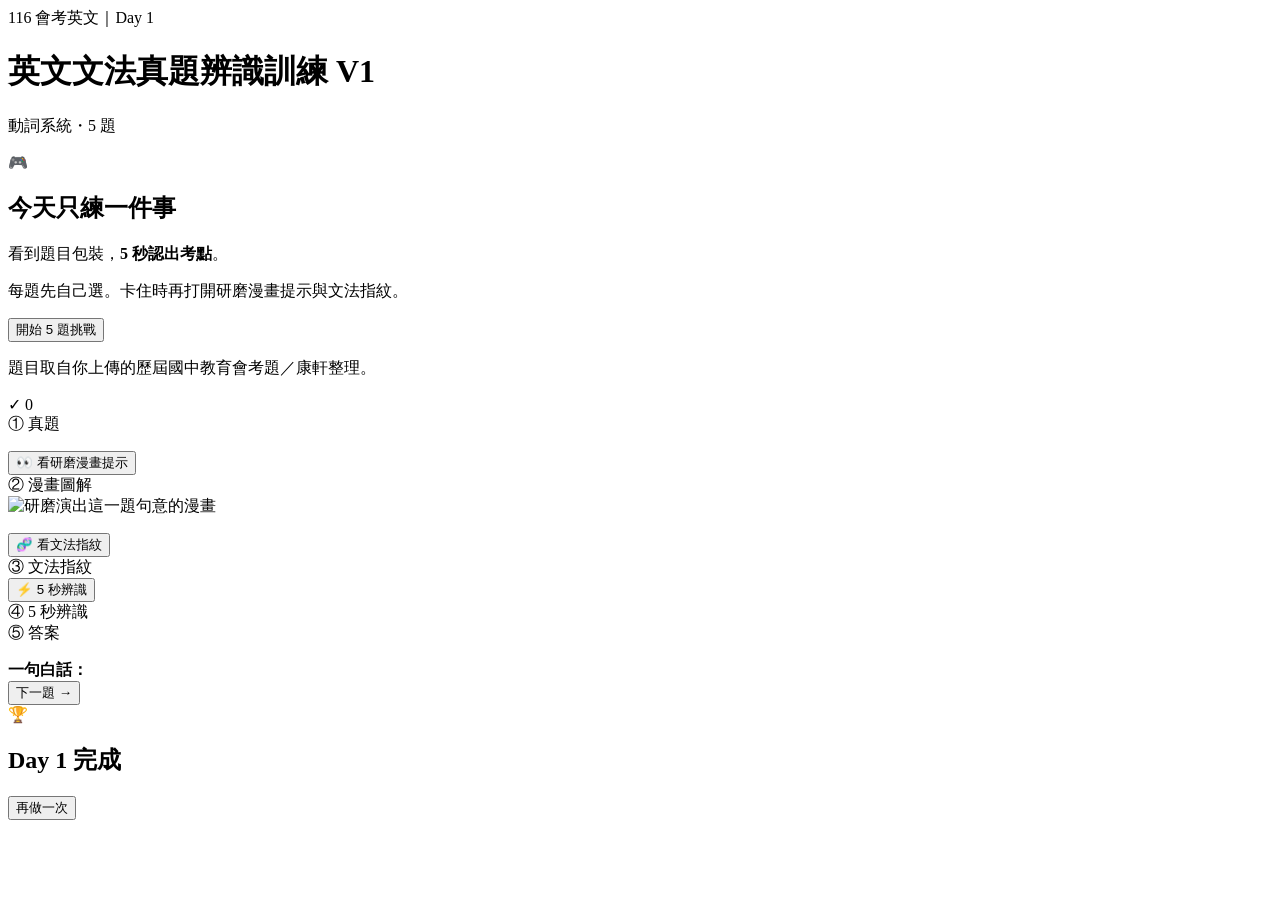
==== index.html @ 875cc610 "Add Day 1 site entry" ====
<!doctype html><html lang="zh-Hant"><head><meta charset="utf-8"><meta name="viewport" content="width=device-width,initial-scale=1,viewport-fit=cover"><meta name="theme-color" content="#101827"><title>文法真題辨識訓練 V1｜Day 1</title><link rel="stylesheet" href="styles.css"></head><body>
<main class="app-shell"><header class="hero"><div class="eyebrow">116 會考英文｜Day 1</div><h1>英文文法真題辨識訓練 <span>V1</span></h1><p>動詞系統・5 題</p></header>
<section id="startScreen" class="panel start-panel"><div class="mascot">🎮</div><h2>今天只練一件事</h2><p class="big-copy">看到題目包裝，<strong>5 秒認出考點</strong>。</p><p>每題先自己選。卡住時再打開研磨漫畫提示與文法指紋。</p><button id="startBtn" class="primary">開始 5 題挑戰</button><p class="source-note">題目取自你上傳的歷屆國中教育會考題／康軒整理。</p></section>
<section id="quizScreen" class="quiz hidden" aria-live="polite"><div class="topbar"><div><span id="topicTag" class="topic-tag"></span><strong id="counter"></strong></div><div id="scoreMini" class="score-mini">✓ 0</div></div><div class="progress"><div id="progressBar"></div></div>
<article class="question-card"><div class="source-row"><span>① 真題</span><small id="source"></small></div><p id="question" class="question"></p><div id="choices" class="choices"></div></article>
<button id="hintBtn" class="secondary wide" aria-expanded="false" aria-controls="hintPanel">👀 看研磨漫畫提示</button><section id="hintPanel" class="reveal-card hidden"><div class="section-title">② 漫畫圖解</div><img id="hintImage" alt="研磨演出這一題句意的漫畫" loading="lazy"><p id="sceneCaption" class="scene-caption"></p></section>
<button id="fingerprintBtn" class="secondary wide hidden">🧬 看文法指紋</button><section id="fingerprintPanel" class="reveal-card hidden"><div class="section-title blue">③ 文法指紋</div><div id="fingerprint" class="fingerprint"></div></section>
<button id="fiveSecBtn" class="secondary wide hidden">⚡ 5 秒辨識</button><section id="fiveSecPanel" class="reveal-card hidden"><div class="section-title green">④ 5 秒辨識</div><div id="fiveSec" class="steps"></div></section>
<section id="resultPanel" class="result-card hidden"><div class="section-title orange">⑤ 答案</div><div id="resultTitle" class="result-title"></div><p id="resultExplain"></p><div class="one-line"><b>一句白話：</b><span id="oneLine"></span></div></section><button id="nextBtn" class="primary wide hidden">下一題 →</button></section>
<section id="finishScreen" class="panel finish hidden"><div class="finish-icon">🏆</div><h2>Day 1 完成</h2><div id="finalScore" class="final-score"></div><p id="finalMessage"></p><div id="reviewList" class="review-list"></div><button id="retryBtn" class="primary">再做一次</button></section></main><script src="app.js"></script></body></html>
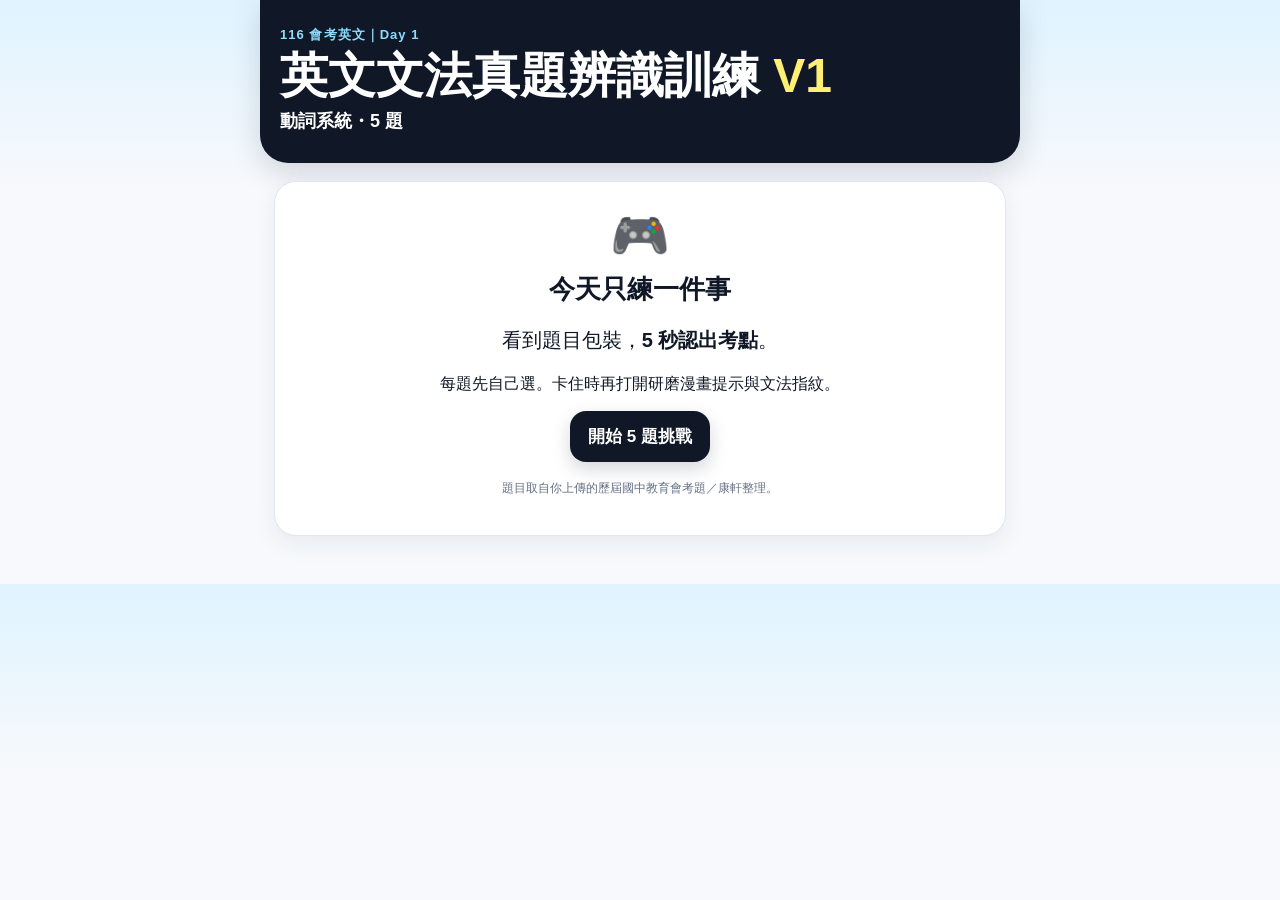
==== commit 8172b7fc: "Use English icon on iPhone home screen" ====
--- a/index.html
+++ b/index.html
@@ -1,4 +1,4 @@
-<!doctype html><html lang="zh-Hant"><head><meta charset="utf-8"><meta name="viewport" content="width=device-width,initial-scale=1,viewport-fit=cover"><meta name="theme-color" content="#101827"><title>文法真題辨識訓練 V1｜Day 1</title><link rel="stylesheet" href="styles.css"></head><body>
+<!doctype html><html lang="zh-Hant"><head><meta charset="utf-8"><meta name="viewport" content="width=device-width,initial-scale=1,viewport-fit=cover"><meta name="theme-color" content="#101827"><meta name="apple-mobile-web-app-capable" content="yes"><meta name="apple-mobile-web-app-title" content="English"><link rel="apple-touch-icon" href="apple-touch-icon.png"><title>文法真題辨識訓練 V1｜Day 1</title><link rel="stylesheet" href="styles.css"></head><body>
 <main class="app-shell"><header class="hero"><div class="eyebrow">116 會考英文｜Day 1</div><h1>英文文法真題辨識訓練 <span>V1</span></h1><p>動詞系統・5 題</p></header>
 <section id="startScreen" class="panel start-panel"><div class="mascot">🎮</div><h2>今天只練一件事</h2><p class="big-copy">看到題目包裝，<strong>5 秒認出考點</strong>。</p><p>每題先自己選。卡住時再打開研磨漫畫提示與文法指紋。</p><button id="startBtn" class="primary">開始 5 題挑戰</button><p class="source-note">題目取自你上傳的歷屆國中教育會考題／康軒整理。</p></section>
 <section id="quizScreen" class="quiz hidden" aria-live="polite"><div class="topbar"><div><span id="topicTag" class="topic-tag"></span><strong id="counter"></strong></div><div id="scoreMini" class="score-mini">✓ 0</div></div><div class="progress"><div id="progressBar"></div></div>
--- a/styles.css
+++ b/styles.css
@@ -0,0 +1,8 @@
+:root{--ink:#101827;--muted:#667085;--pink:#f43f8f;--blue:#2587f8;--green:#17a66a;--orange:#ff7a1a;--line:#dfe6ef}*{box-sizing:border-box}body{margin:0;background:linear-gradient(180deg,#dff3ff 0,#f7f9fc 32%);color:var(--ink);font-family:-apple-system,BlinkMacSystemFont,"Segoe UI","Noto Sans TC",Arial,sans-serif}.app-shell{width:min(760px,100%);margin:auto;padding:0 14px 48px}.hero{margin:0 -14px 18px;padding:26px 20px 22px;background:#101827;color:#fff;border-radius:0 0 28px 28px;box-shadow:0 10px 30px #0f172a26}.eyebrow{font-size:13px;font-weight:800;color:#8ddcff;letter-spacing:.08em}.hero h1{margin:7px 0 2px;font-size:clamp(29px,8vw,48px);line-height:1.05}.hero h1 span{color:#ffef73}.hero p{margin:8px 0;font-weight:800;font-size:18px}.hero-rule{display:inline-block;background:#ffffff12;border:1px solid #ffffff2e;border-radius:999px;padding:8px 12px;font-size:13px}.panel,.question-card,.reveal-card,.result-card{background:#fff;border:1px solid var(--line);border-radius:22px;box-shadow:0 8px 24px #17255412}.panel{padding:26px 20px;text-align:center}.mascot,.finish-icon{font-size:48px}.start-panel h2,.finish h2{font-size:26px;margin:8px}.big-copy{font-size:20px}.source-note{font-size:12px;color:var(--muted);margin-top:18px}.hidden{display:none!important}.topbar{display:flex;justify-content:space-between;align-items:center;margin:8px 3px}.topic-tag{display:inline-block;background:#fff0f7;color:#c81e69;border-radius:999px;padding:7px 10px;font-weight:900;margin-right:8px}.score-mini{font-weight:900}.progress{height:10px;background:#e7edf5;border-radius:999px;overflow:hidden;margin:10px 2px 16px}.progress div{height:100%;width:0;background:linear-gradient(90deg,#2587f8,#f43f8f);transition:width .3s}.question-card{padding:18px;margin-bottom:12px;border:2px solid #ff9ec9}.source-row{display:flex;align-items:center;justify-content:space-between;color:#b5145f;font-weight:900}.source-row span{font-size:18px}.source-row small{color:#7b5064}.question{font-size:clamp(19px,5vw,25px);font-weight:800;line-height:1.45;white-space:pre-line;margin:16px 0}.choices{display:grid;grid-template-columns:1fr 1fr;gap:10px}.choice{border:2px solid #d8e1ec;background:#fff;border-radius:15px;padding:13px 10px;font-size:16px;font-weight:800;text-align:left;cursor:pointer}.choice:active{transform:scale(.98)}.choice.selected{border-color:#2587f8;background:#eef7ff}.choice.correct{border-color:#18a56b;background:#eafbf3}.choice.wrong{border-color:#ef4444;background:#fff0f0}.primary,.secondary{border:0;border-radius:16px;padding:14px 18px;font-weight:900;font-size:17px;cursor:pointer}.primary{background:#101827;color:#fff;box-shadow:0 7px 18px #1018272c}.secondary{background:#fff;border:2px solid #d8e1ec;color:#26364b}.wide{width:100%;margin:10px 0}.reveal-card,.result-card{padding:14px;margin:8px 0 12px}.reveal-card img{display:block;width:100%;max-height:330px;object-fit:cover;border-radius:16px;background:#eef2f6}.section-title{display:inline-block;background:#f43f8f;color:#fff;border-radius:999px;padding:6px 11px;font-weight:900;margin-bottom:10px}.section-title.blue{background:var(--blue)}.section-title.green{background:var(--green)}.section-title.orange{background:var(--orange)}.scene-caption{font-size:16px;font-weight:800;background:#fff7cf;border-radius:12px;padding:10px}.fingerprint{font-size:clamp(20px,5.5vw,30px);font-weight:950;text-align:center;background:#eef7ff;border-radius:15px;padding:16px;color:#114b8d}.steps{display:grid;gap:8px}.step{background:#f3fff8;border-left:5px solid #19a76d;border-radius:10px;padding:11px;font-weight:800}.result-card{border:2px solid #ffd0a8}.result-title{font-size:25px;font-weight:950}.result-title.good{color:#11895a}.result-title.bad{color:#d92d20}.result-card p{font-size:16px;line-height:1.55}.one-line{background:#fff4d8;border-radius:12px;padding:11px;line-height:1.5}.final-score{font-size:42px;font-weight:950;color:#f43f8f}.review-list{text-align:left;display:grid;gap:8px;margin:18px 0}.review-item{background:#f5f7fa;border-radius:12px;padding:10px 12px;font-weight:750}.review-item.ok{border-left:5px solid #18a56b}.review-item.no{border-left:5px solid #ef4444}@media(max-width:520px){.choices{grid-template-columns:1fr}.question-card{padding:15px}.hero{padding-top:max(24px,env(safe-area-inset-top))}.reveal-card img{max-height:260px}}
+
+/* Keep every panel of the supplied manga visible on a portrait phone. */
+.reveal-card img{max-height:none;object-fit:contain}
+.choice{min-height:58px}
+.choice:focus-visible,.primary:focus-visible,.secondary:focus-visible{outline:3px solid #2587f8;outline-offset:3px}
+.choice:disabled{cursor:default}
+.result-card{scroll-margin-top:18px}
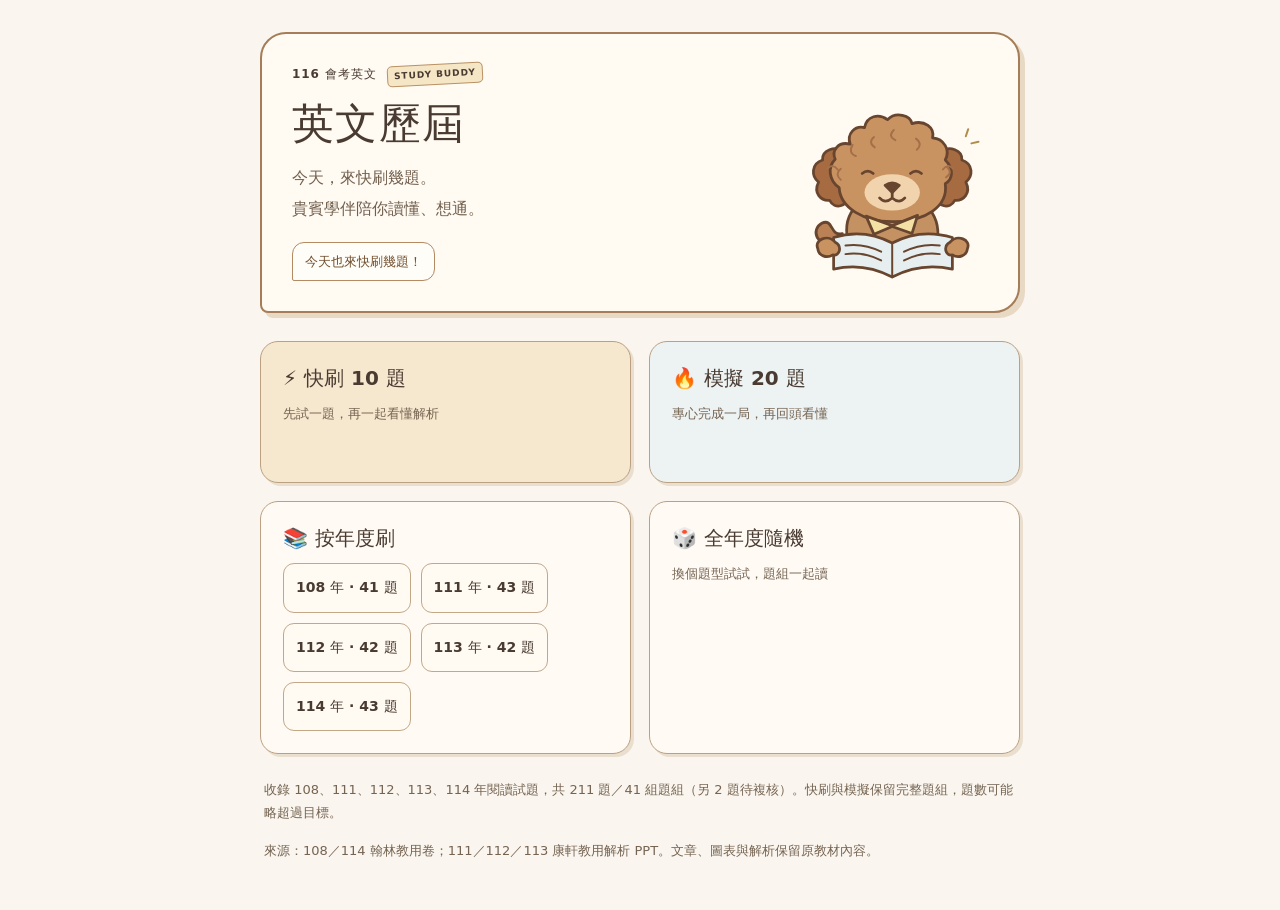
==== commit d2333285: "feat: add 116 English past exam quick practice" ====
--- a/index.html
+++ b/index.html
@@ -1,10 +1,5 @@
-<!doctype html><html lang="zh-Hant"><head><meta charset="utf-8"><meta name="viewport" content="width=device-width,initial-scale=1,viewport-fit=cover"><meta name="theme-color" content="#101827"><meta name="apple-mobile-web-app-capable" content="yes"><meta name="apple-mobile-web-app-title" content="English"><link rel="apple-touch-icon" href="apple-touch-icon.png"><title>文法真題辨識訓練 V1｜Day 1</title><link rel="stylesheet" href="styles.css"></head><body>
-<main class="app-shell"><header class="hero"><div class="eyebrow">116 會考英文｜Day 1</div><h1>英文文法真題辨識訓練 <span>V1</span></h1><p>動詞系統・5 題</p></header>
-<section id="startScreen" class="panel start-panel"><div class="mascot">🎮</div><h2>今天只練一件事</h2><p class="big-copy">看到題目包裝，<strong>5 秒認出考點</strong>。</p><p>每題先自己選。卡住時再打開研磨漫畫提示與文法指紋。</p><button id="startBtn" class="primary">開始 5 題挑戰</button><p class="source-note">題目取自你上傳的歷屆國中教育會考題／康軒整理。</p></section>
-<section id="quizScreen" class="quiz hidden" aria-live="polite"><div class="topbar"><div><span id="topicTag" class="topic-tag"></span><strong id="counter"></strong></div><div id="scoreMini" class="score-mini">✓ 0</div></div><div class="progress"><div id="progressBar"></div></div>
-<article class="question-card"><div class="source-row"><span>① 真題</span><small id="source"></small></div><p id="question" class="question"></p><div id="choices" class="choices"></div></article>
-<button id="hintBtn" class="secondary wide" aria-expanded="false" aria-controls="hintPanel">👀 看研磨漫畫提示</button><section id="hintPanel" class="reveal-card hidden"><div class="section-title">② 漫畫圖解</div><img id="hintImage" alt="研磨演出這一題句意的漫畫" loading="lazy"><p id="sceneCaption" class="scene-caption"></p></section>
-<button id="fingerprintBtn" class="secondary wide hidden">🧬 看文法指紋</button><section id="fingerprintPanel" class="reveal-card hidden"><div class="section-title blue">③ 文法指紋</div><div id="fingerprint" class="fingerprint"></div></section>
-<button id="fiveSecBtn" class="secondary wide hidden">⚡ 5 秒辨識</button><section id="fiveSecPanel" class="reveal-card hidden"><div class="section-title green">④ 5 秒辨識</div><div id="fiveSec" class="steps"></div></section>
-<section id="resultPanel" class="result-card hidden"><div class="section-title orange">⑤ 答案</div><div id="resultTitle" class="result-title"></div><p id="resultExplain"></p><div class="one-line"><b>一句白話：</b><span id="oneLine"></span></div></section><button id="nextBtn" class="primary wide hidden">下一題 →</button></section>
-<section id="finishScreen" class="panel finish hidden"><div class="finish-icon">🏆</div><h2>Day 1 完成</h2><div id="finalScore" class="final-score"></div><p id="finalMessage"></p><div id="reviewList" class="review-list"></div><button id="retryBtn" class="primary">再做一次</button></section></main><script src="app.js"></script></body></html>
+<!doctype html>
+<html lang="zh-Hant"><head><meta charset="utf-8"><meta name="viewport" content="width=device-width,initial-scale=1"><meta name="theme-color" content="#faf6ef"><link rel="apple-touch-icon" sizes="180x180" href="apple-touch-icon.png"><link rel="icon" href="apple-touch-icon.png"><meta name="apple-mobile-web-app-capable" content="yes"><meta name="apple-mobile-web-app-title" content="English"><title>116 英文歷屆快刷</title><link rel="stylesheet" href="exam/css/exam.css"></head>
+<body class="home-page"><main class="shell"><header class="hero"><div class="hero-copy"><p class="eyebrow">116 會考英文 <span class="mini-label">STUDY BUDDY</span></p><h1>英文歷屆</h1><p class="hero-intro">今天，來快刷幾題。<br>貴賓學伴陪你讀懂、想通。</p><span class="speech">今天也來快刷幾題！</span></div><img class="dog-hero" src="exam/assets/dog-study.svg" width="240" height="220" alt="原創棕色捲毛貴賓學伴，捧著書陪你閱讀"></header>
+<section class="menu" aria-label="選擇練習模式"><a class="mode-card" href="exam/play.html?mode=quick"><b>⚡ 快刷 10 題</b><span>先試一題，再一起看懂解析</span></a><a class="mode-card" href="exam/play.html?mode=mock"><b>🔥 模擬 20 題</b><span>專心完成一局，再回頭看懂</span></a><div class="mode-card"><b>📚 按年度刷</b><div class="years"><a href="exam/play.html?mode=year&amp;year=108">108 年 · 41 題</a><a href="exam/play.html?mode=year&amp;year=111">111 年 · 43 題</a><a href="exam/play.html?mode=year&amp;year=112">112 年 · 42 題</a><a href="exam/play.html?mode=year&amp;year=113">113 年 · 42 題</a><a href="exam/play.html?mode=year&amp;year=114">114 年 · 43 題</a></div></div><a class="mode-card" href="exam/play.html?mode=random"><b>🎲 全年度隨機</b><span>換個題型試試，題組一起讀</span></a></section>
+<p class="note">收錄 108、111、112、113、114 年閱讀試題，共 211 題／41 組題組（另 2 題待複核）。快刷與模擬保留完整題組，題數可能略超過目標。</p><section id="recent" class="card" hidden></section><p class="note">來源：108／114 翰林教用卷；111／112／113 康軒教用解析 PPT。文章、圖表與解析保留原教材內容。</p></main><script type="module" src="exam/js/home.mjs"></script></body></html>
--- a/exam/css/exam.css
+++ b/exam/css/exam.css
@@ -0,0 +1,20 @@
+/* Original study-buddy theme. Data, controls, and selection logic are unchanged. */
+:root{--ink:#30312f;--paper:#f8f6ef;--muted:#66685f;--line:#d9d9ce;--yellow:#f7e6a7;--blue:#e9eff2;font-family:system-ui,-apple-system,"Microsoft JhengHei",sans-serif;color:var(--ink);background:var(--paper);font-synthesis:none;line-height:1.65}
+*{box-sizing:border-box}body{margin:0}a{color:var(--ink)}button,a,input{touch-action:manipulation}button{font:inherit;cursor:pointer}button:disabled{cursor:default}button:focus-visible,a:focus-visible,summary:focus-visible{outline:3px solid #896e24;outline-offset:4px}
+.shell{width:min(100% - 36px,760px);margin:32px auto 48px;overflow-wrap:anywhere}.back{display:inline-block;margin-bottom:12px;min-height:44px;padding:8px 0;text-decoration:none;font-size:14px;font-weight:650}.back:hover{text-decoration:underline}
+.hero{display:flex;align-items:center;gap:12px;position:relative;background:#fffefa;border:2px solid var(--ink);color:var(--ink);padding:30px;border-radius:26px 26px 26px 8px;box-shadow:5px 5px 0 #e3e0d4}.hero-copy{flex:1;min-width:0}.hero h1{font-size:clamp(30px,5vw,42px);line-height:1.2;letter-spacing:.03em;margin:14px 0}.hero-intro{font-size:16px;color:#595b53;line-height:1.9;margin:10px 0 18px}.eyebrow{font-size:12px;font-weight:750;letter-spacing:.08em;margin:0;display:flex;flex-wrap:wrap;align-items:center;gap:10px}.mini-label{background:var(--yellow);border:1px solid var(--ink);border-radius:5px;padding:2px 6px;font-size:9px;white-space:nowrap;transform:rotate(-3deg)}.speech{display:inline-block;font-size:13px;font-weight:650;border:1px solid var(--ink);border-radius:12px 12px 12px 2px;background:white;padding:8px 12px}.dog-hero{flex:0 1 190px;width:190px;max-width:35%;height:auto;align-self:flex-end}
+.menu{display:grid;grid-template-columns:1fr 1fr;gap:18px;margin:28px 0 24px}.mode-card,.card{background:#fff;border:1px solid var(--line);border-radius:18px;padding:22px;min-width:0}.mode-card{display:flex;flex-direction:column;gap:10px;text-decoration:none;color:var(--ink);min-height:142px;border:1.5px solid var(--ink);box-shadow:3px 3px 0 #e3e0d4;position:relative}.mode-card:first-child{background:#fff6d9}.mode-card:nth-child(2){background:#f0f4f5}.mode-card b{font-size:20px;line-height:1.45}.mode-card span,.note{font-size:13px;color:var(--muted)}a.mode-card:hover{box-shadow:4px 5px 0 #d8d4c5;border-color:#786020}.years{display:flex;flex-wrap:wrap;gap:10px}.years a,.secondary{border:1px solid #a3a59a;background:#fffefa;border-radius:11px;padding:12px;color:var(--ink);text-decoration:none;display:inline-block;min-height:48px;font-weight:650;font-size:14px}.years a:hover,.secondary:hover{background:var(--yellow)}.note{margin:14px 0;line-height:1.8}.home-page>.shell>.note{padding:0 4px}.home-page #recent{margin-top:20px}.study-buddy{display:flex;align-items:center;gap:12px;margin:0 0 22px;padding:8px 14px;background:#efede4;border-radius:16px;border:1px dashed #b3b4a8}.study-buddy img{flex:none;width:56px;height:52px;object-fit:contain}.study-buddy p{margin:0;font-size:14px;font-weight:700}.study-buddy span{display:block;font-size:12px;font-weight:400;color:var(--muted)}#notice:empty{display:none}
+.topline{display:flex;justify-content:space-between;gap:12px;flex-wrap:wrap;font-size:13px;align-items:center}.topline b{letter-spacing:.03em}.progress{height:6px;background:#e3e2d9;border-radius:8px;margin:12px 0 20px;overflow:hidden}.progress span{display:block;height:100%;background:#737766;border-radius:8px}.tag{display:inline-block;background:var(--yellow);border:1px solid #c3b16e;border-radius:6px;padding:4px 9px;font-size:13px;font-weight:700}.passage{margin:18px 0;padding:14px;background:#fafaf7;border-style:dashed;border-color:#c1c3b7;box-shadow:none}.passage h2{font-size:14px;margin:0 0 12px}.passage-view{max-height:none;overflow:visible}.source-image{display:block;width:100%;height:auto;object-fit:contain;background:#fff}.image-link{display:block;width:100%;border:0;background:#fff;padding:0;margin:8px 0;cursor:zoom-in}.question{font-size:21px;line-height:1.75;margin:18px 0 22px;white-space:pre-line;overflow-wrap:normal;word-break:normal}.choices{display:grid;gap:12px}.choice{display:flex;align-items:flex-start;gap:12px;width:100%;text-align:left;border:1.5px solid #b9bcb1;border-radius:13px;padding:14px;background:#fff;color:var(--ink);min-height:56px;font-size:18px}.choice:not(:disabled):hover{background:#f8f6ec;border-color:#64695c}.choice .letter{font-weight:750;flex:0 0 27px;text-align:center;background:#efefe9;border-radius:6px;font-size:15px;line-height:28px}.choice .choice-content{min-width:0;flex:1}.choice img{width:100%;height:auto}.choice.selected{border:2px solid var(--ink);background:#fbf2d0}.choice.correct{border:2px solid #527157;background:#eff5eb}.choice.incorrect{border:2px solid #996653;background:#fbf1e9}.choice:disabled{opacity:1}.primary{display:block;width:100%;min-height:54px;background:var(--ink);border:1px solid var(--ink);border-radius:13px;padding:14px 18px;color:#fff;font-weight:700;margin-top:18px;text-align:center;text-decoration:none;box-shadow:0 3px 0 #bfbdae}.primary:hover{background:#4b4d45}.feedback{background:#faf7e9;border:1px solid #d5ca9d;border-radius:16px 16px 16px 4px;padding:18px;margin-top:22px}.feedback h2{font-size:20px;margin:0 0 10px}.feedback p{margin:10px 0}details{margin-top:12px}summary{cursor:pointer;min-height:48px;padding:12px 0;font-size:15px;font-weight:700;text-decoration:underline;text-underline-offset:4px}.explanation{white-space:pre-wrap;line-height:1.9;font-size:16px}.actions{display:flex;gap:10px;flex-wrap:wrap}.actions>*{flex:1;min-width:120px}.score{font-size:36px;font-weight:800;color:var(--ink)}.review{margin:16px 0}.review h3{font-size:18px;margin-top:0}.review .question{font-size:17px}.glossary{font-size:14px;color:#606358}dialog{border:2px solid var(--ink);border-radius:16px;width:95vw;max-width:1000px;max-height:95dvh;padding:12px}dialog::backdrop{background:#252720aa}.image-scroll{overflow:auto;max-height:78dvh}.image-scroll img{display:block;max-width:none;width:auto;min-width:100%}#closeImage{margin:0 0 10px}.end-round{margin-top:16px;width:100%}[hidden]{display:none!important}
+@media(max-width:520px){.menu{grid-template-columns:1fr;gap:14px;margin-top:24px}.shell{margin-top:18px;width:calc(100% - 32px)}.card{padding:16px}.hero{padding:22px 18px;gap:4px}.hero h1{font-size:30px;white-space:nowrap}.hero-intro{font-size:14px;line-height:1.85;margin-bottom:14px}.mini-label{font-size:8px}.eyebrow{gap:6px}.dog-hero{width:106px;max-width:32%;align-self:center}.speech{font-size:11px;padding:7px 8px}.question{font-size:20px}.mode-card{min-height:116px;padding:20px}.mode-card b{font-size:19px}.passage{padding:10px}.choice{padding:14px 12px}.passage-view{max-height:none}.study-buddy{margin-bottom:18px}.hero-copy{flex-basis:190px}}
+@media(prefers-reduced-motion:reduce){*{scroll-behavior:auto!important}}
+
+/* Reading passages: full-size source text, naturally expanded on mobile. */
+.passage-reading{font-size:19px;line-height:1.75;overflow-wrap:break-word;word-break:normal;color:var(--ink)}
+.passage-reading h3{font-size:21px;line-height:1.6;margin:10px 0 18px}.source-paragraph{margin:0 0 1.25em}.passage-sentence{display:block;margin-bottom:.65em}.passage-sentence:last-child{margin-bottom:0}.passage-reading u{text-underline-offset:3px}.passage-dateline{font-size:18px;color:var(--muted)}.passage-blank{display:inline-block;min-width:3em;text-align:center;border-bottom:1px solid currentColor;margin:0 .12em;white-space:nowrap}.news-piece{border-top:1px solid var(--line);padding-top:16px}.source-glossary{font-size:17px;line-height:1.8;padding:12px 0 0;border-top:1px dashed var(--line)}.reading-toggle{margin:0}.reading-toggle>summary{font-size:15px;color:#4b5045}.reading-toggle[open]>summary .when-closed,.reading-toggle:not([open])>summary .when-open{display:none}.source-original{border-top:1px dashed var(--line);margin-top:16px}.source-original>summary{font-size:14px;color:var(--muted)}.passage-reading .image-link{margin:12px 0 22px}.passage-visual{max-height:none}
+
+/* Caramel poodle: visual overrides only; reading typography is unchanged. */
+:root{--ink:#493b31;--paper:#faf6ef;--muted:#756452;--line:#e0cdb8;--yellow:#f5e6c6;--blue:#e9eff1}
+.hero{background:#fffaf2;border-color:#a57d58;box-shadow:5px 5px 0 #e8d9c5}.hero-intro{color:#72604e}.mini-label{border-color:#b99164}.speech{background:#fffdf7;border-color:#b38a62;color:#725031}.mode-card{border-color:#bba082;box-shadow:3px 3px 0 #eadfce;background:#fffaf4}.mode-card:first-child{background:#f6e7cf}.mode-card:nth-child(2){background:#edf2f3}a.mode-card:hover{border-color:#986943;box-shadow:4px 5px 0 #ddc6aa}.years a,.secondary{border-color:#c3a888;background:#fffaf2}.years a:hover,.secondary:hover{background:#eed8b8}.card{background:#fffdf8}.study-buddy{background:#f3e8d8;border-color:#c9ad89}.progress{background:#ebdfce}.progress span{background:#ac8055}.tag{background:#f4e7d6;border-color:#d4b791;color:#705034}.passage{background:#fffcf5;border-color:#d7b991}.choice{background:#fffaf3;border-color:#cbb69a}.choice .letter{background:#f0e4d3}.choice:not(:disabled):hover,.choice:not(:disabled):active{background:#f3e0c5;border-color:#a5794e}.choice.selected{background:#f1dfc5;border-color:#94683f}.choice.correct{background:#eef7ed;border-color:#40784d}.choice.incorrect{background:#fff0ef;border-color:#ae514e}.primary{background:#795336;border-color:#795336;box-shadow:0 3px 0 #d5b998}.primary:hover{background:#63422d}.feedback{background:#fff7e9;border-color:#d9bd95}.feedback:has(~*){color:var(--ink)}.glossary{color:#736552}.reading-toggle>summary{color:#795838}dialog{border-color:#9e7855}
+.buddy-state{display:flex;align-items:center;gap:12px}.buddy-correct,.buddy-encourage{display:none}
+.play-page:has(.feedback):has(.choice.selected.correct) .buddy-reading,.play-page:has(.feedback):has(.choice.selected.incorrect) .buddy-reading{display:none}
+.play-page:has(.feedback):has(.choice.selected.correct) .buddy-correct,.play-page:has(.feedback):has(.choice.selected.incorrect) .buddy-encourage{display:flex}
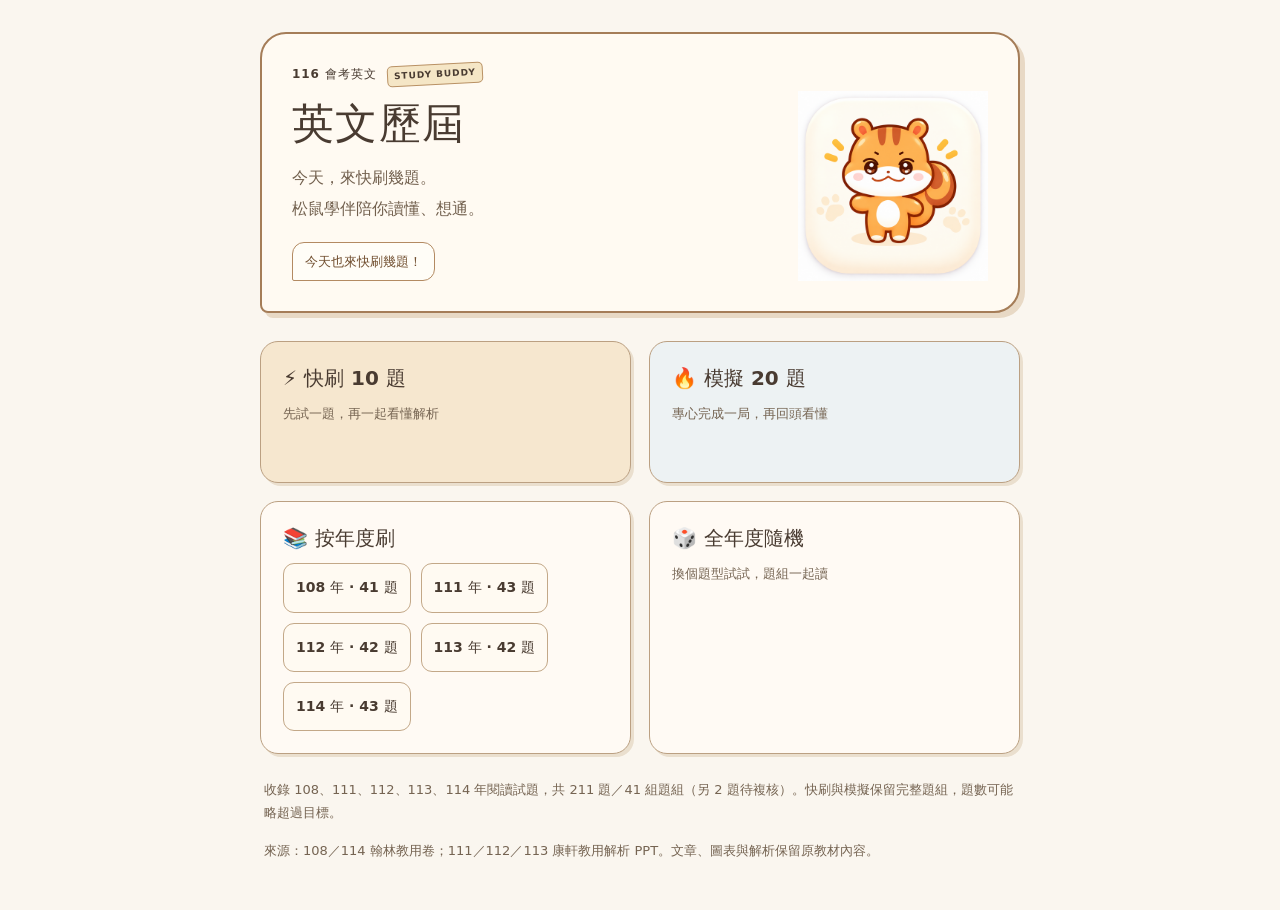
==== commit 9c6f2960: "feat: update English quick practice squirrel theme" ====
--- a/index.html
+++ b/index.html
@@ -1,5 +1,5 @@
 <!doctype html>
-<html lang="zh-Hant"><head><meta charset="utf-8"><meta name="viewport" content="width=device-width,initial-scale=1"><meta name="theme-color" content="#faf6ef"><link rel="apple-touch-icon" sizes="180x180" href="apple-touch-icon.png"><link rel="icon" href="apple-touch-icon.png"><meta name="apple-mobile-web-app-capable" content="yes"><meta name="apple-mobile-web-app-title" content="English"><title>116 英文歷屆快刷</title><link rel="stylesheet" href="exam/css/exam.css"></head>
-<body class="home-page"><main class="shell"><header class="hero"><div class="hero-copy"><p class="eyebrow">116 會考英文 <span class="mini-label">STUDY BUDDY</span></p><h1>英文歷屆</h1><p class="hero-intro">今天，來快刷幾題。<br>貴賓學伴陪你讀懂、想通。</p><span class="speech">今天也來快刷幾題！</span></div><img class="dog-hero" src="exam/assets/dog-study.svg" width="240" height="220" alt="原創棕色捲毛貴賓學伴，捧著書陪你閱讀"></header>
+<html lang="zh-Hant"><head><meta charset="utf-8"><meta name="viewport" content="width=device-width,initial-scale=1"><meta name="theme-color" content="#faf6ef"><link rel="apple-touch-icon" sizes="180x180" href="./apple-touch-icon.png?v=2"><link rel="icon" type="image/png" sizes="192x192" href="./icon-192.png?v=2"><link rel="icon" type="image/png" sizes="512x512" href="./icon-512.png?v=2"><meta name="apple-mobile-web-app-capable" content="yes"><meta name="apple-mobile-web-app-title" content="English"><title>116 英文歷屆快刷</title><link rel="stylesheet" href="exam/css/exam.css"></head>
+<body class="home-page"><main class="shell"><header class="hero"><div class="hero-copy"><p class="eyebrow">116 會考英文 <span class="mini-label">STUDY BUDDY</span></p><h1>英文歷屆</h1><p class="hero-intro">今天，來快刷幾題。<br>松鼠學伴陪你讀懂、想通。</p><span class="speech">今天也來快刷幾題！</span></div><img class="squirrel-hero" src="icon-512.png?v=2" width="240" height="240" alt="可愛松鼠學伴，陪你一起閱讀"></header>
 <section class="menu" aria-label="選擇練習模式"><a class="mode-card" href="exam/play.html?mode=quick"><b>⚡ 快刷 10 題</b><span>先試一題，再一起看懂解析</span></a><a class="mode-card" href="exam/play.html?mode=mock"><b>🔥 模擬 20 題</b><span>專心完成一局，再回頭看懂</span></a><div class="mode-card"><b>📚 按年度刷</b><div class="years"><a href="exam/play.html?mode=year&amp;year=108">108 年 · 41 題</a><a href="exam/play.html?mode=year&amp;year=111">111 年 · 43 題</a><a href="exam/play.html?mode=year&amp;year=112">112 年 · 42 題</a><a href="exam/play.html?mode=year&amp;year=113">113 年 · 42 題</a><a href="exam/play.html?mode=year&amp;year=114">114 年 · 43 題</a></div></div><a class="mode-card" href="exam/play.html?mode=random"><b>🎲 全年度隨機</b><span>換個題型試試，題組一起讀</span></a></section>
 <p class="note">收錄 108、111、112、113、114 年閱讀試題，共 211 題／41 組題組（另 2 題待複核）。快刷與模擬保留完整題組，題數可能略超過目標。</p><section id="recent" class="card" hidden></section><p class="note">來源：108／114 翰林教用卷；111／112／113 康軒教用解析 PPT。文章、圖表與解析保留原教材內容。</p></main><script type="module" src="exam/js/home.mjs"></script></body></html>
--- a/exam/css/exam.css
+++ b/exam/css/exam.css
@@ -2,17 +2,17 @@
 :root{--ink:#30312f;--paper:#f8f6ef;--muted:#66685f;--line:#d9d9ce;--yellow:#f7e6a7;--blue:#e9eff2;font-family:system-ui,-apple-system,"Microsoft JhengHei",sans-serif;color:var(--ink);background:var(--paper);font-synthesis:none;line-height:1.65}
 *{box-sizing:border-box}body{margin:0}a{color:var(--ink)}button,a,input{touch-action:manipulation}button{font:inherit;cursor:pointer}button:disabled{cursor:default}button:focus-visible,a:focus-visible,summary:focus-visible{outline:3px solid #896e24;outline-offset:4px}
 .shell{width:min(100% - 36px,760px);margin:32px auto 48px;overflow-wrap:anywhere}.back{display:inline-block;margin-bottom:12px;min-height:44px;padding:8px 0;text-decoration:none;font-size:14px;font-weight:650}.back:hover{text-decoration:underline}
-.hero{display:flex;align-items:center;gap:12px;position:relative;background:#fffefa;border:2px solid var(--ink);color:var(--ink);padding:30px;border-radius:26px 26px 26px 8px;box-shadow:5px 5px 0 #e3e0d4}.hero-copy{flex:1;min-width:0}.hero h1{font-size:clamp(30px,5vw,42px);line-height:1.2;letter-spacing:.03em;margin:14px 0}.hero-intro{font-size:16px;color:#595b53;line-height:1.9;margin:10px 0 18px}.eyebrow{font-size:12px;font-weight:750;letter-spacing:.08em;margin:0;display:flex;flex-wrap:wrap;align-items:center;gap:10px}.mini-label{background:var(--yellow);border:1px solid var(--ink);border-radius:5px;padding:2px 6px;font-size:9px;white-space:nowrap;transform:rotate(-3deg)}.speech{display:inline-block;font-size:13px;font-weight:650;border:1px solid var(--ink);border-radius:12px 12px 12px 2px;background:white;padding:8px 12px}.dog-hero{flex:0 1 190px;width:190px;max-width:35%;height:auto;align-self:flex-end}
+.hero{display:flex;align-items:center;gap:12px;position:relative;background:#fffefa;border:2px solid var(--ink);color:var(--ink);padding:30px;border-radius:26px 26px 26px 8px;box-shadow:5px 5px 0 #e3e0d4}.hero-copy{flex:1;min-width:0}.hero h1{font-size:clamp(30px,5vw,42px);line-height:1.2;letter-spacing:.03em;margin:14px 0}.hero-intro{font-size:16px;color:#595b53;line-height:1.9;margin:10px 0 18px}.eyebrow{font-size:12px;font-weight:750;letter-spacing:.08em;margin:0;display:flex;flex-wrap:wrap;align-items:center;gap:10px}.mini-label{background:var(--yellow);border:1px solid var(--ink);border-radius:5px;padding:2px 6px;font-size:9px;white-space:nowrap;transform:rotate(-3deg)}.speech{display:inline-block;font-size:13px;font-weight:650;border:1px solid var(--ink);border-radius:12px 12px 12px 2px;background:white;padding:8px 12px}.squirrel-hero{flex:0 1 190px;width:190px;max-width:35%;height:auto;align-self:flex-end}
 .menu{display:grid;grid-template-columns:1fr 1fr;gap:18px;margin:28px 0 24px}.mode-card,.card{background:#fff;border:1px solid var(--line);border-radius:18px;padding:22px;min-width:0}.mode-card{display:flex;flex-direction:column;gap:10px;text-decoration:none;color:var(--ink);min-height:142px;border:1.5px solid var(--ink);box-shadow:3px 3px 0 #e3e0d4;position:relative}.mode-card:first-child{background:#fff6d9}.mode-card:nth-child(2){background:#f0f4f5}.mode-card b{font-size:20px;line-height:1.45}.mode-card span,.note{font-size:13px;color:var(--muted)}a.mode-card:hover{box-shadow:4px 5px 0 #d8d4c5;border-color:#786020}.years{display:flex;flex-wrap:wrap;gap:10px}.years a,.secondary{border:1px solid #a3a59a;background:#fffefa;border-radius:11px;padding:12px;color:var(--ink);text-decoration:none;display:inline-block;min-height:48px;font-weight:650;font-size:14px}.years a:hover,.secondary:hover{background:var(--yellow)}.note{margin:14px 0;line-height:1.8}.home-page>.shell>.note{padding:0 4px}.home-page #recent{margin-top:20px}.study-buddy{display:flex;align-items:center;gap:12px;margin:0 0 22px;padding:8px 14px;background:#efede4;border-radius:16px;border:1px dashed #b3b4a8}.study-buddy img{flex:none;width:56px;height:52px;object-fit:contain}.study-buddy p{margin:0;font-size:14px;font-weight:700}.study-buddy span{display:block;font-size:12px;font-weight:400;color:var(--muted)}#notice:empty{display:none}
 .topline{display:flex;justify-content:space-between;gap:12px;flex-wrap:wrap;font-size:13px;align-items:center}.topline b{letter-spacing:.03em}.progress{height:6px;background:#e3e2d9;border-radius:8px;margin:12px 0 20px;overflow:hidden}.progress span{display:block;height:100%;background:#737766;border-radius:8px}.tag{display:inline-block;background:var(--yellow);border:1px solid #c3b16e;border-radius:6px;padding:4px 9px;font-size:13px;font-weight:700}.passage{margin:18px 0;padding:14px;background:#fafaf7;border-style:dashed;border-color:#c1c3b7;box-shadow:none}.passage h2{font-size:14px;margin:0 0 12px}.passage-view{max-height:none;overflow:visible}.source-image{display:block;width:100%;height:auto;object-fit:contain;background:#fff}.image-link{display:block;width:100%;border:0;background:#fff;padding:0;margin:8px 0;cursor:zoom-in}.question{font-size:21px;line-height:1.75;margin:18px 0 22px;white-space:pre-line;overflow-wrap:normal;word-break:normal}.choices{display:grid;gap:12px}.choice{display:flex;align-items:flex-start;gap:12px;width:100%;text-align:left;border:1.5px solid #b9bcb1;border-radius:13px;padding:14px;background:#fff;color:var(--ink);min-height:56px;font-size:18px}.choice:not(:disabled):hover{background:#f8f6ec;border-color:#64695c}.choice .letter{font-weight:750;flex:0 0 27px;text-align:center;background:#efefe9;border-radius:6px;font-size:15px;line-height:28px}.choice .choice-content{min-width:0;flex:1}.choice img{width:100%;height:auto}.choice.selected{border:2px solid var(--ink);background:#fbf2d0}.choice.correct{border:2px solid #527157;background:#eff5eb}.choice.incorrect{border:2px solid #996653;background:#fbf1e9}.choice:disabled{opacity:1}.primary{display:block;width:100%;min-height:54px;background:var(--ink);border:1px solid var(--ink);border-radius:13px;padding:14px 18px;color:#fff;font-weight:700;margin-top:18px;text-align:center;text-decoration:none;box-shadow:0 3px 0 #bfbdae}.primary:hover{background:#4b4d45}.feedback{background:#faf7e9;border:1px solid #d5ca9d;border-radius:16px 16px 16px 4px;padding:18px;margin-top:22px}.feedback h2{font-size:20px;margin:0 0 10px}.feedback p{margin:10px 0}details{margin-top:12px}summary{cursor:pointer;min-height:48px;padding:12px 0;font-size:15px;font-weight:700;text-decoration:underline;text-underline-offset:4px}.explanation{white-space:pre-wrap;line-height:1.9;font-size:16px}.actions{display:flex;gap:10px;flex-wrap:wrap}.actions>*{flex:1;min-width:120px}.score{font-size:36px;font-weight:800;color:var(--ink)}.review{margin:16px 0}.review h3{font-size:18px;margin-top:0}.review .question{font-size:17px}.glossary{font-size:14px;color:#606358}dialog{border:2px solid var(--ink);border-radius:16px;width:95vw;max-width:1000px;max-height:95dvh;padding:12px}dialog::backdrop{background:#252720aa}.image-scroll{overflow:auto;max-height:78dvh}.image-scroll img{display:block;max-width:none;width:auto;min-width:100%}#closeImage{margin:0 0 10px}.end-round{margin-top:16px;width:100%}[hidden]{display:none!important}
-@media(max-width:520px){.menu{grid-template-columns:1fr;gap:14px;margin-top:24px}.shell{margin-top:18px;width:calc(100% - 32px)}.card{padding:16px}.hero{padding:22px 18px;gap:4px}.hero h1{font-size:30px;white-space:nowrap}.hero-intro{font-size:14px;line-height:1.85;margin-bottom:14px}.mini-label{font-size:8px}.eyebrow{gap:6px}.dog-hero{width:106px;max-width:32%;align-self:center}.speech{font-size:11px;padding:7px 8px}.question{font-size:20px}.mode-card{min-height:116px;padding:20px}.mode-card b{font-size:19px}.passage{padding:10px}.choice{padding:14px 12px}.passage-view{max-height:none}.study-buddy{margin-bottom:18px}.hero-copy{flex-basis:190px}}
+@media(max-width:520px){.menu{grid-template-columns:1fr;gap:14px;margin-top:24px}.shell{margin-top:18px;width:calc(100% - 32px)}.card{padding:16px}.hero{padding:22px 18px;gap:4px}.hero h1{font-size:30px;white-space:nowrap}.hero-intro{font-size:14px;line-height:1.85;margin-bottom:14px}.mini-label{font-size:8px}.eyebrow{gap:6px}.squirrel-hero{width:106px;max-width:32%;align-self:center}.speech{font-size:11px;padding:7px 8px}.question{font-size:20px}.mode-card{min-height:116px;padding:20px}.mode-card b{font-size:19px}.passage{padding:10px}.choice{padding:14px 12px}.passage-view{max-height:none}.study-buddy{margin-bottom:18px}.hero-copy{flex-basis:190px}}
 @media(prefers-reduced-motion:reduce){*{scroll-behavior:auto!important}}
 
 /* Reading passages: full-size source text, naturally expanded on mobile. */
 .passage-reading{font-size:19px;line-height:1.75;overflow-wrap:break-word;word-break:normal;color:var(--ink)}
 .passage-reading h3{font-size:21px;line-height:1.6;margin:10px 0 18px}.source-paragraph{margin:0 0 1.25em}.passage-sentence{display:block;margin-bottom:.65em}.passage-sentence:last-child{margin-bottom:0}.passage-reading u{text-underline-offset:3px}.passage-dateline{font-size:18px;color:var(--muted)}.passage-blank{display:inline-block;min-width:3em;text-align:center;border-bottom:1px solid currentColor;margin:0 .12em;white-space:nowrap}.news-piece{border-top:1px solid var(--line);padding-top:16px}.source-glossary{font-size:17px;line-height:1.8;padding:12px 0 0;border-top:1px dashed var(--line)}.reading-toggle{margin:0}.reading-toggle>summary{font-size:15px;color:#4b5045}.reading-toggle[open]>summary .when-closed,.reading-toggle:not([open])>summary .when-open{display:none}.source-original{border-top:1px dashed var(--line);margin-top:16px}.source-original>summary{font-size:14px;color:var(--muted)}.passage-reading .image-link{margin:12px 0 22px}.passage-visual{max-height:none}
 
-/* Caramel poodle: visual overrides only; reading typography is unchanged. */
+/* Caramel squirrel: visual overrides only; reading typography is unchanged. */
 :root{--ink:#493b31;--paper:#faf6ef;--muted:#756452;--line:#e0cdb8;--yellow:#f5e6c6;--blue:#e9eff1}
 .hero{background:#fffaf2;border-color:#a57d58;box-shadow:5px 5px 0 #e8d9c5}.hero-intro{color:#72604e}.mini-label{border-color:#b99164}.speech{background:#fffdf7;border-color:#b38a62;color:#725031}.mode-card{border-color:#bba082;box-shadow:3px 3px 0 #eadfce;background:#fffaf4}.mode-card:first-child{background:#f6e7cf}.mode-card:nth-child(2){background:#edf2f3}a.mode-card:hover{border-color:#986943;box-shadow:4px 5px 0 #ddc6aa}.years a,.secondary{border-color:#c3a888;background:#fffaf2}.years a:hover,.secondary:hover{background:#eed8b8}.card{background:#fffdf8}.study-buddy{background:#f3e8d8;border-color:#c9ad89}.progress{background:#ebdfce}.progress span{background:#ac8055}.tag{background:#f4e7d6;border-color:#d4b791;color:#705034}.passage{background:#fffcf5;border-color:#d7b991}.choice{background:#fffaf3;border-color:#cbb69a}.choice .letter{background:#f0e4d3}.choice:not(:disabled):hover,.choice:not(:disabled):active{background:#f3e0c5;border-color:#a5794e}.choice.selected{background:#f1dfc5;border-color:#94683f}.choice.correct{background:#eef7ed;border-color:#40784d}.choice.incorrect{background:#fff0ef;border-color:#ae514e}.primary{background:#795336;border-color:#795336;box-shadow:0 3px 0 #d5b998}.primary:hover{background:#63422d}.feedback{background:#fff7e9;border-color:#d9bd95}.feedback:has(~*){color:var(--ink)}.glossary{color:#736552}.reading-toggle>summary{color:#795838}dialog{border-color:#9e7855}
 .buddy-state{display:flex;align-items:center;gap:12px}.buddy-correct,.buddy-encourage{display:none}
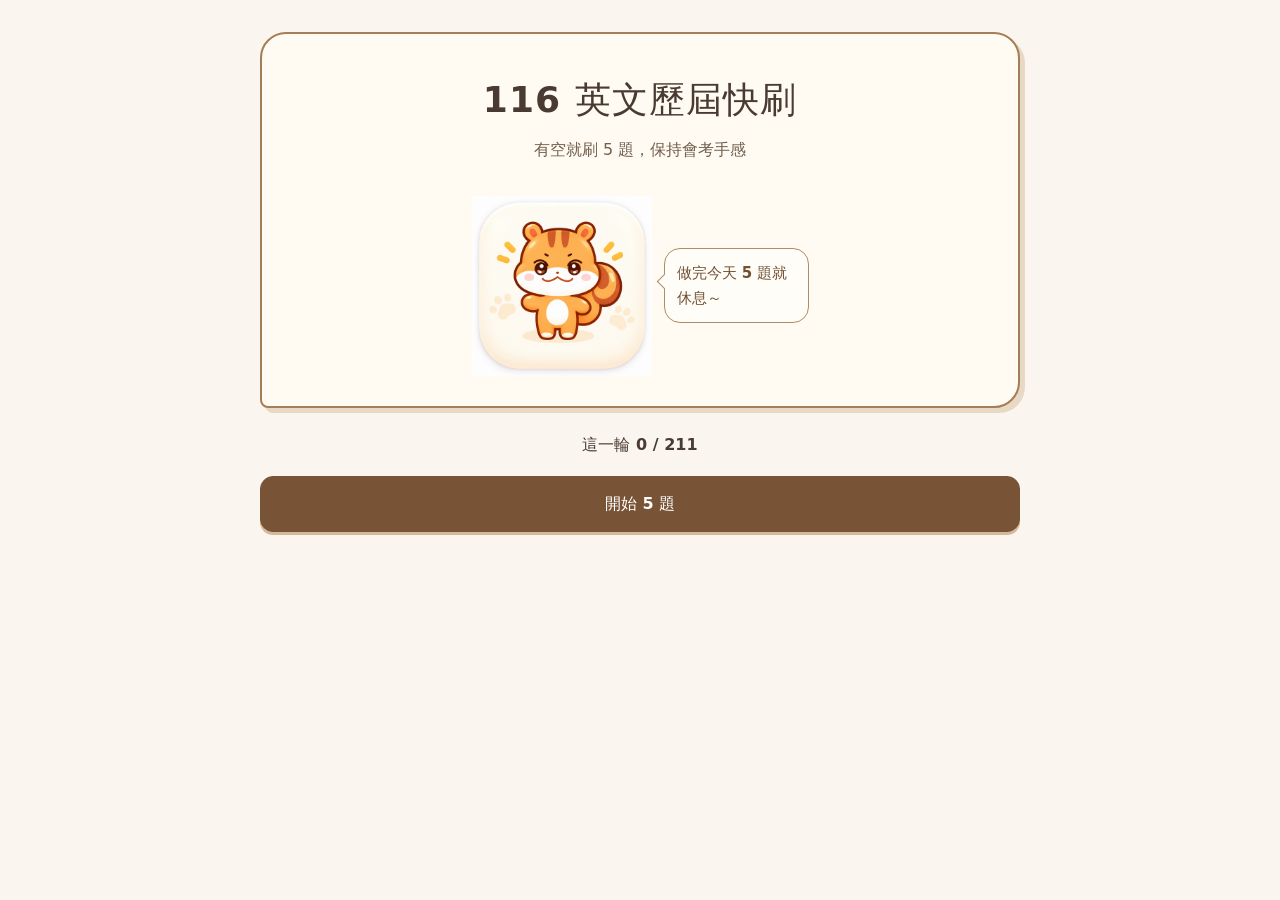
==== commit bd31fb1c: "feat: simplify English quick practice to five-question buddy mode" ====
--- a/index.html
+++ b/index.html
@@ -1,5 +1,3 @@
 <!doctype html>
 <html lang="zh-Hant"><head><meta charset="utf-8"><meta name="viewport" content="width=device-width,initial-scale=1"><meta name="theme-color" content="#faf6ef"><link rel="apple-touch-icon" sizes="180x180" href="./apple-touch-icon.png?v=2"><link rel="icon" type="image/png" sizes="192x192" href="./icon-192.png?v=2"><link rel="icon" type="image/png" sizes="512x512" href="./icon-512.png?v=2"><meta name="apple-mobile-web-app-capable" content="yes"><meta name="apple-mobile-web-app-title" content="English"><title>116 英文歷屆快刷</title><link rel="stylesheet" href="exam/css/exam.css"></head>
-<body class="home-page"><main class="shell"><header class="hero"><div class="hero-copy"><p class="eyebrow">116 會考英文 <span class="mini-label">STUDY BUDDY</span></p><h1>英文歷屆</h1><p class="hero-intro">今天，來快刷幾題。<br>松鼠學伴陪你讀懂、想通。</p><span class="speech">今天也來快刷幾題！</span></div><img class="squirrel-hero" src="icon-512.png?v=2" width="240" height="240" alt="可愛松鼠學伴，陪你一起閱讀"></header>
-<section class="menu" aria-label="選擇練習模式"><a class="mode-card" href="exam/play.html?mode=quick"><b>⚡ 快刷 10 題</b><span>先試一題，再一起看懂解析</span></a><a class="mode-card" href="exam/play.html?mode=mock"><b>🔥 模擬 20 題</b><span>專心完成一局，再回頭看懂</span></a><div class="mode-card"><b>📚 按年度刷</b><div class="years"><a href="exam/play.html?mode=year&amp;year=108">108 年 · 41 題</a><a href="exam/play.html?mode=year&amp;year=111">111 年 · 43 題</a><a href="exam/play.html?mode=year&amp;year=112">112 年 · 42 題</a><a href="exam/play.html?mode=year&amp;year=113">113 年 · 42 題</a><a href="exam/play.html?mode=year&amp;year=114">114 年 · 43 題</a></div></div><a class="mode-card" href="exam/play.html?mode=random"><b>🎲 全年度隨機</b><span>換個題型試試，題組一起讀</span></a></section>
-<p class="note">收錄 108、111、112、113、114 年閱讀試題，共 211 題／41 組題組（另 2 題待複核）。快刷與模擬保留完整題組，題數可能略超過目標。</p><section id="recent" class="card" hidden></section><p class="note">來源：108／114 翰林教用卷；111／112／113 康軒教用解析 PPT。文章、圖表與解析保留原教材內容。</p></main><script type="module" src="exam/js/home.mjs"></script></body></html>
+<body class="home-page quick-home"><main class="shell"><header class="hero"><div class="hero-copy"><h1>116 英文歷屆快刷</h1><p class="hero-intro">有空就刷 5 題，保持會考手感</p></div><div class="squirrel-welcome"><img class="squirrel-hero" src="icon-512.png?v=2" width="240" height="240" alt="松鼠學伴陪你一起閱讀"><span id="home-bubble" class="speech" aria-live="polite">今天一起做 5 題吧！</span></div></header><section class="quick-entry" aria-label="開始快刷"><p id="progress" aria-live="polite">正在準備題目…</p><button id="start" class="primary" disabled>開始 5 題</button><p id="notice" class="note" role="status"></p></section></main><script type="module" src="exam/js/home.mjs"></script></body></html>
--- a/exam/css/exam.css
+++ b/exam/css/exam.css
@@ -18,3 +18,11 @@
 .buddy-state{display:flex;align-items:center;gap:12px}.buddy-correct,.buddy-encourage{display:none}
 .play-page:has(.feedback):has(.choice.selected.correct) .buddy-reading,.play-page:has(.feedback):has(.choice.selected.incorrect) .buddy-reading{display:none}
 .play-page:has(.feedback):has(.choice.selected.correct) .buddy-correct,.play-page:has(.feedback):has(.choice.selected.incorrect) .buddy-encourage{display:flex}
+
+/* One short session; retain the existing reading typography and palette. */
+.quick-home .hero{flex-direction:column-reverse;text-align:center}.quick-home .hero-copy{flex-basis:auto}.quick-home .hero h1{font-size:clamp(24px,6vw,36px);white-space:normal}.quick-home .squirrel-hero{width:150px;max-width:50%;align-self:center}.quick-entry{text-align:center;margin-top:24px}.quick-entry #progress{font-weight:650}.study-buddy #buddy-progress{font-size:14px;font-weight:700;color:var(--ink)}.previous-group{font-size:16px}.previous-group p{white-space:pre-line}.session-complete{text-align:center}.session-complete .squirrel-finish{width:120px;height:auto}
+
+/* Companion interactions only: no changes to questions or reading typography. */
+.quick-home .hero{flex-direction:column}.squirrel-welcome{display:flex;align-items:center;justify-content:center;gap:12px;width:100%}.quick-home .squirrel-welcome .squirrel-hero{width:180px;max-width:54%;flex:none;align-self:center;transition:transform .18s ease}.squirrel-welcome .speech{position:relative;max-width:145px;min-height:64px;display:flex;align-items:center;text-align:left;font-size:15px;line-height:1.65;padding:12px;border-radius:16px;background:#fffdf7}.squirrel-welcome .speech::before{content:'';position:absolute;left:-6px;top:27px;width:10px;height:10px;background:#fffdf7;border-left:1px solid #b38a62;border-bottom:1px solid #b38a62;transform:rotate(45deg)}.buddy-ready .squirrel-hero{transform:translateY(-4px) rotate(-3deg)}.session-complete .squirrel-finish{display:block;width:170px;margin:0 auto 12px}.finish-bubble{font-size:17px;margin:0 auto 8px}.buddy-state>p{background:#fffdf7;border:1px solid #d7b991;border-radius:14px 14px 14px 3px;padding:8px 10px}.buddy-state{width:100%}.buddy-state>p{flex:1;min-width:0}.study-buddy img{width:64px;height:64px}
+@media(max-width:520px){.quick-home .hero{padding:18px 14px}.squirrel-welcome{gap:10px}.quick-home .squirrel-welcome .squirrel-hero{width:166px}.squirrel-welcome .speech{font-size:14px;padding:10px}.quick-home .hero-intro{margin-bottom:10px}}
+@media(prefers-reduced-motion:reduce){.quick-home .squirrel-welcome .squirrel-hero{transition:none}.buddy-ready .squirrel-hero{transform:none}}
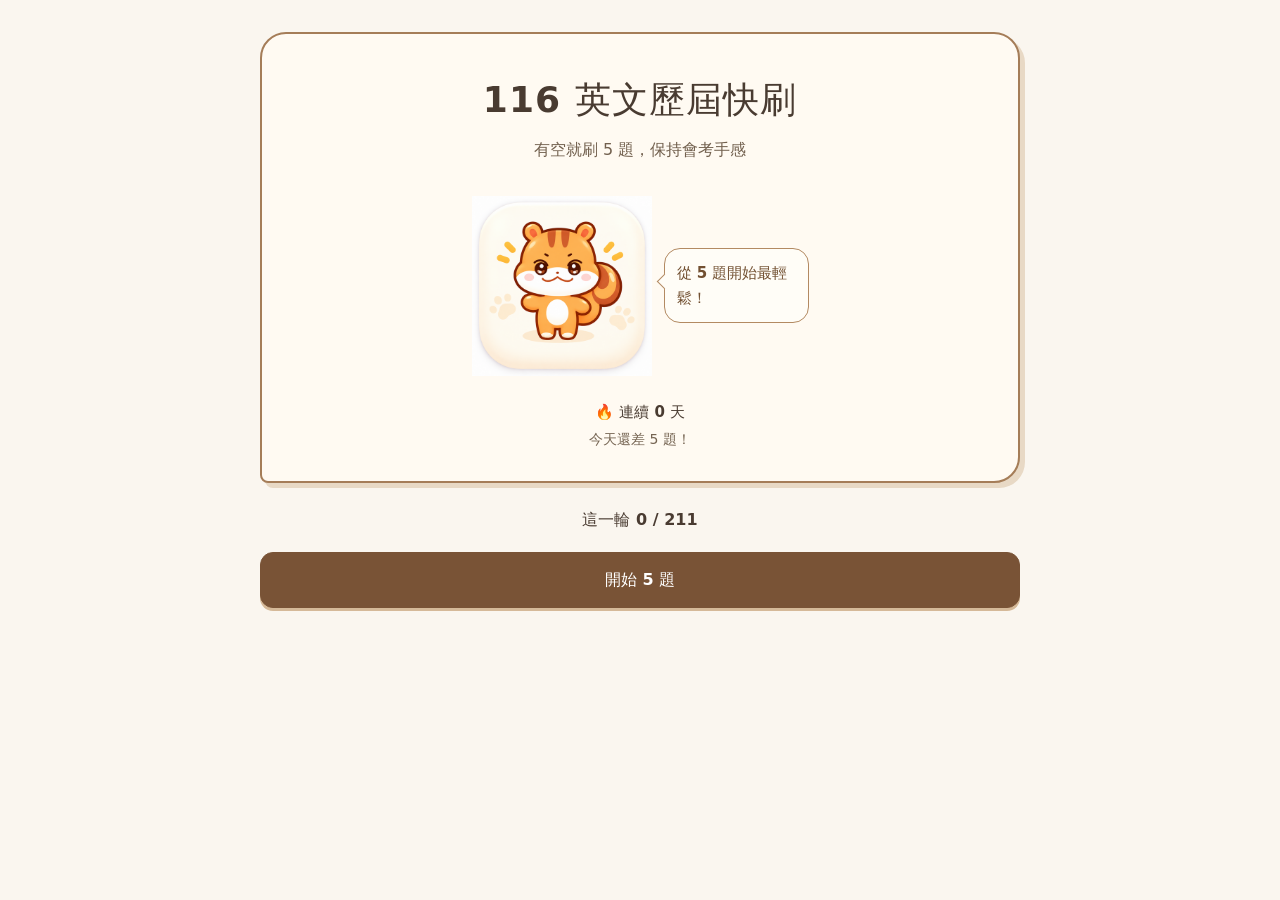
==== commit 2d8f00e9: "feat: finalize five-question English quick practice streak mode" ====
--- a/index.html
+++ b/index.html
@@ -1,3 +1,3 @@
 <!doctype html>
 <html lang="zh-Hant"><head><meta charset="utf-8"><meta name="viewport" content="width=device-width,initial-scale=1"><meta name="theme-color" content="#faf6ef"><link rel="apple-touch-icon" sizes="180x180" href="./apple-touch-icon.png?v=2"><link rel="icon" type="image/png" sizes="192x192" href="./icon-192.png?v=2"><link rel="icon" type="image/png" sizes="512x512" href="./icon-512.png?v=2"><meta name="apple-mobile-web-app-capable" content="yes"><meta name="apple-mobile-web-app-title" content="English"><title>116 英文歷屆快刷</title><link rel="stylesheet" href="exam/css/exam.css"></head>
-<body class="home-page quick-home"><main class="shell"><header class="hero"><div class="hero-copy"><h1>116 英文歷屆快刷</h1><p class="hero-intro">有空就刷 5 題，保持會考手感</p></div><div class="squirrel-welcome"><img class="squirrel-hero" src="icon-512.png?v=2" width="240" height="240" alt="松鼠學伴陪你一起閱讀"><span id="home-bubble" class="speech" aria-live="polite">今天一起做 5 題吧！</span></div></header><section class="quick-entry" aria-label="開始快刷"><p id="progress" aria-live="polite">正在準備題目…</p><button id="start" class="primary" disabled>開始 5 題</button><p id="notice" class="note" role="status"></p></section></main><script type="module" src="exam/js/home.mjs"></script></body></html>
+<body class="home-page quick-home"><main class="shell"><header class="hero"><div class="hero-copy"><h1>116 英文歷屆快刷</h1><p class="hero-intro">有空就刷 5 題，保持會考手感</p></div><div class="squirrel-welcome"><img class="squirrel-hero" src="icon-512.png?v=2" width="240" height="240" alt="松鼠學伴陪你一起閱讀"><span id="home-bubble" class="speech" aria-live="polite">今天一起做 5 題吧！</span></div><div class="streak-status" aria-live="polite"><strong id="streak-count">🔥 連續 0 天</strong><span id="streak-today">今天還差 5 題！</span></div></header><section class="quick-entry" aria-label="開始快刷"><p id="progress" aria-live="polite">正在準備題目…</p><button id="start" class="primary" disabled>開始 5 題</button><p id="notice" class="note" role="status"></p></section></main><script type="module" src="exam/js/home.mjs"></script></body></html>
--- a/exam/css/exam.css
+++ b/exam/css/exam.css
@@ -26,3 +26,6 @@
 .quick-home .hero{flex-direction:column}.squirrel-welcome{display:flex;align-items:center;justify-content:center;gap:12px;width:100%}.quick-home .squirrel-welcome .squirrel-hero{width:180px;max-width:54%;flex:none;align-self:center;transition:transform .18s ease}.squirrel-welcome .speech{position:relative;max-width:145px;min-height:64px;display:flex;align-items:center;text-align:left;font-size:15px;line-height:1.65;padding:12px;border-radius:16px;background:#fffdf7}.squirrel-welcome .speech::before{content:'';position:absolute;left:-6px;top:27px;width:10px;height:10px;background:#fffdf7;border-left:1px solid #b38a62;border-bottom:1px solid #b38a62;transform:rotate(45deg)}.buddy-ready .squirrel-hero{transform:translateY(-4px) rotate(-3deg)}.session-complete .squirrel-finish{display:block;width:170px;margin:0 auto 12px}.finish-bubble{font-size:17px;margin:0 auto 8px}.buddy-state>p{background:#fffdf7;border:1px solid #d7b991;border-radius:14px 14px 14px 3px;padding:8px 10px}.buddy-state{width:100%}.buddy-state>p{flex:1;min-width:0}.study-buddy img{width:64px;height:64px}
 @media(max-width:520px){.quick-home .hero{padding:18px 14px}.squirrel-welcome{gap:10px}.quick-home .squirrel-welcome .squirrel-hero{width:166px}.squirrel-welcome .speech{font-size:14px;padding:10px}.quick-home .hero-intro{margin-bottom:10px}}
 @media(prefers-reduced-motion:reduce){.quick-home .squirrel-welcome .squirrel-hero{transition:none}.buddy-ready .squirrel-hero{transform:none}}
+
+/* Lightweight daily check-in, separate from round progress. */
+.streak-status{display:flex;flex-direction:column;align-items:center;gap:4px;margin:12px 0 0;font-size:15px;color:var(--ink)}.streak-status span{font-size:14px;color:var(--muted)}
